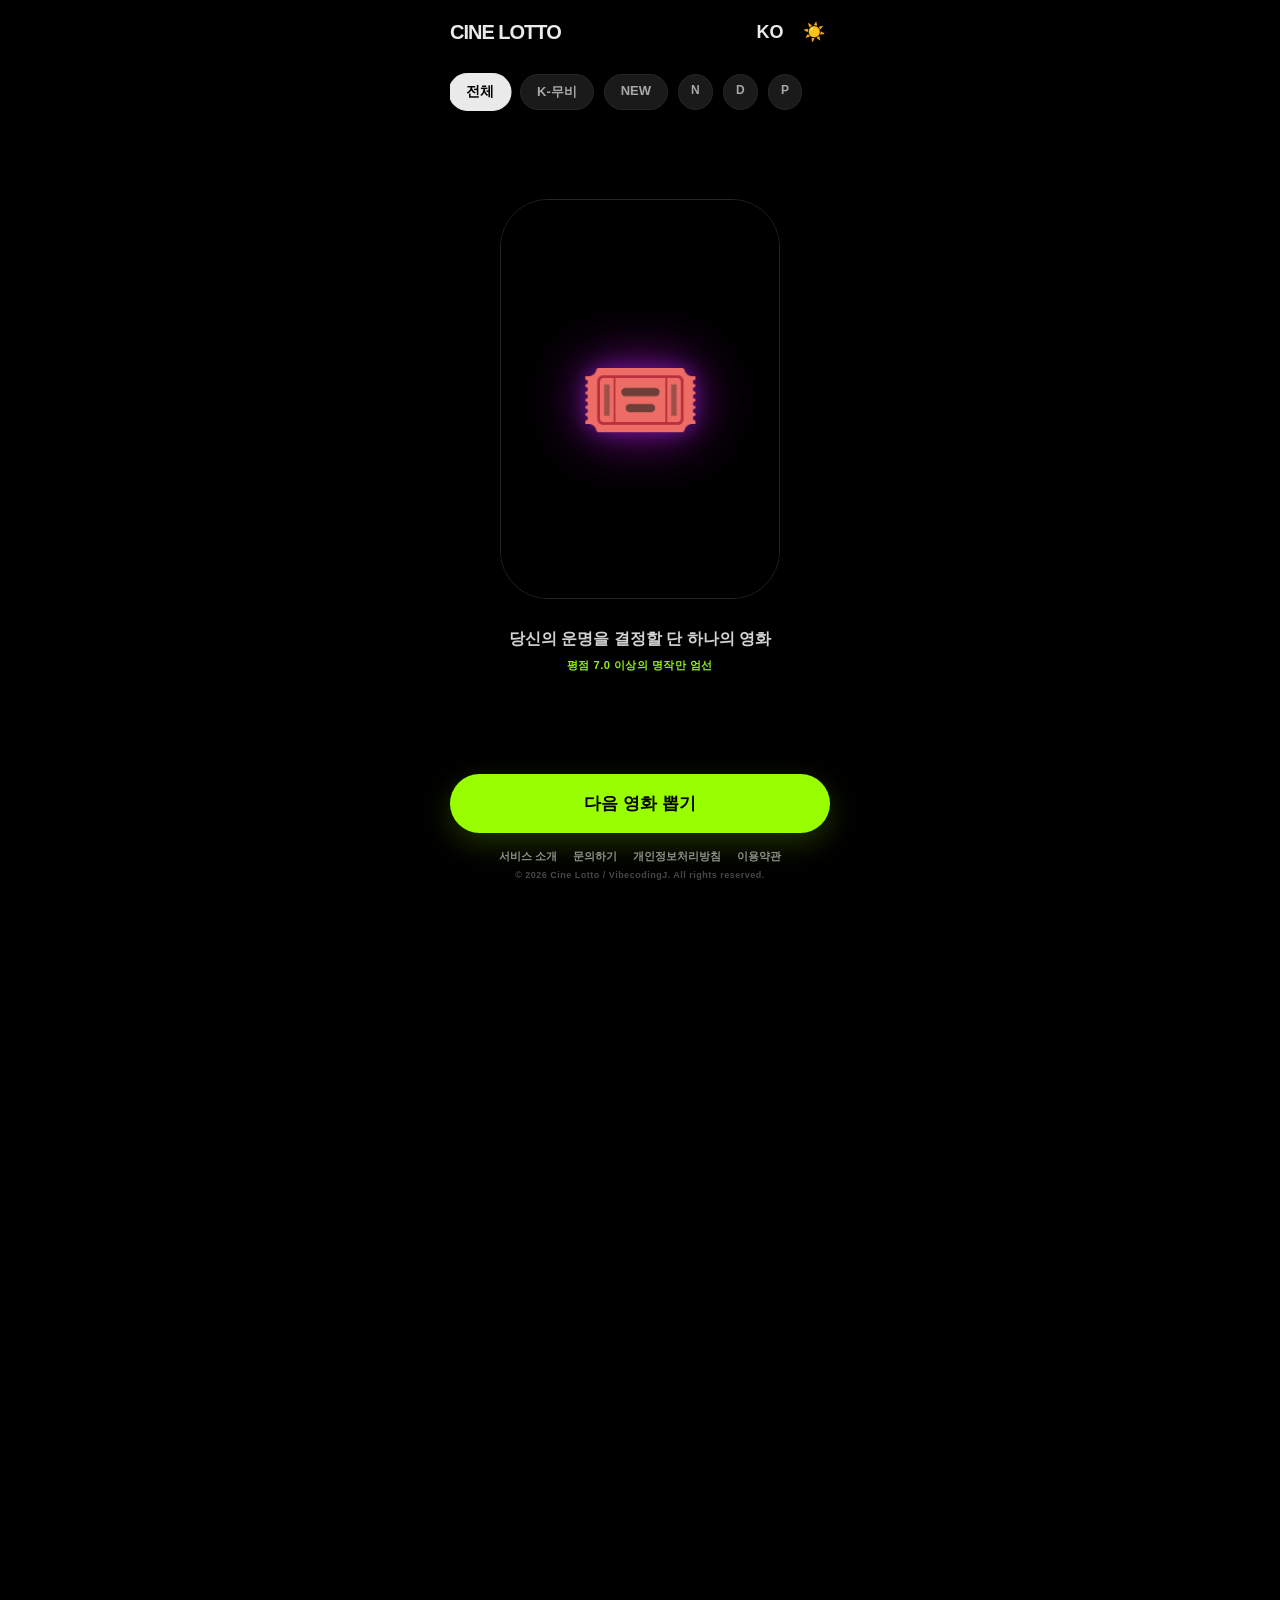
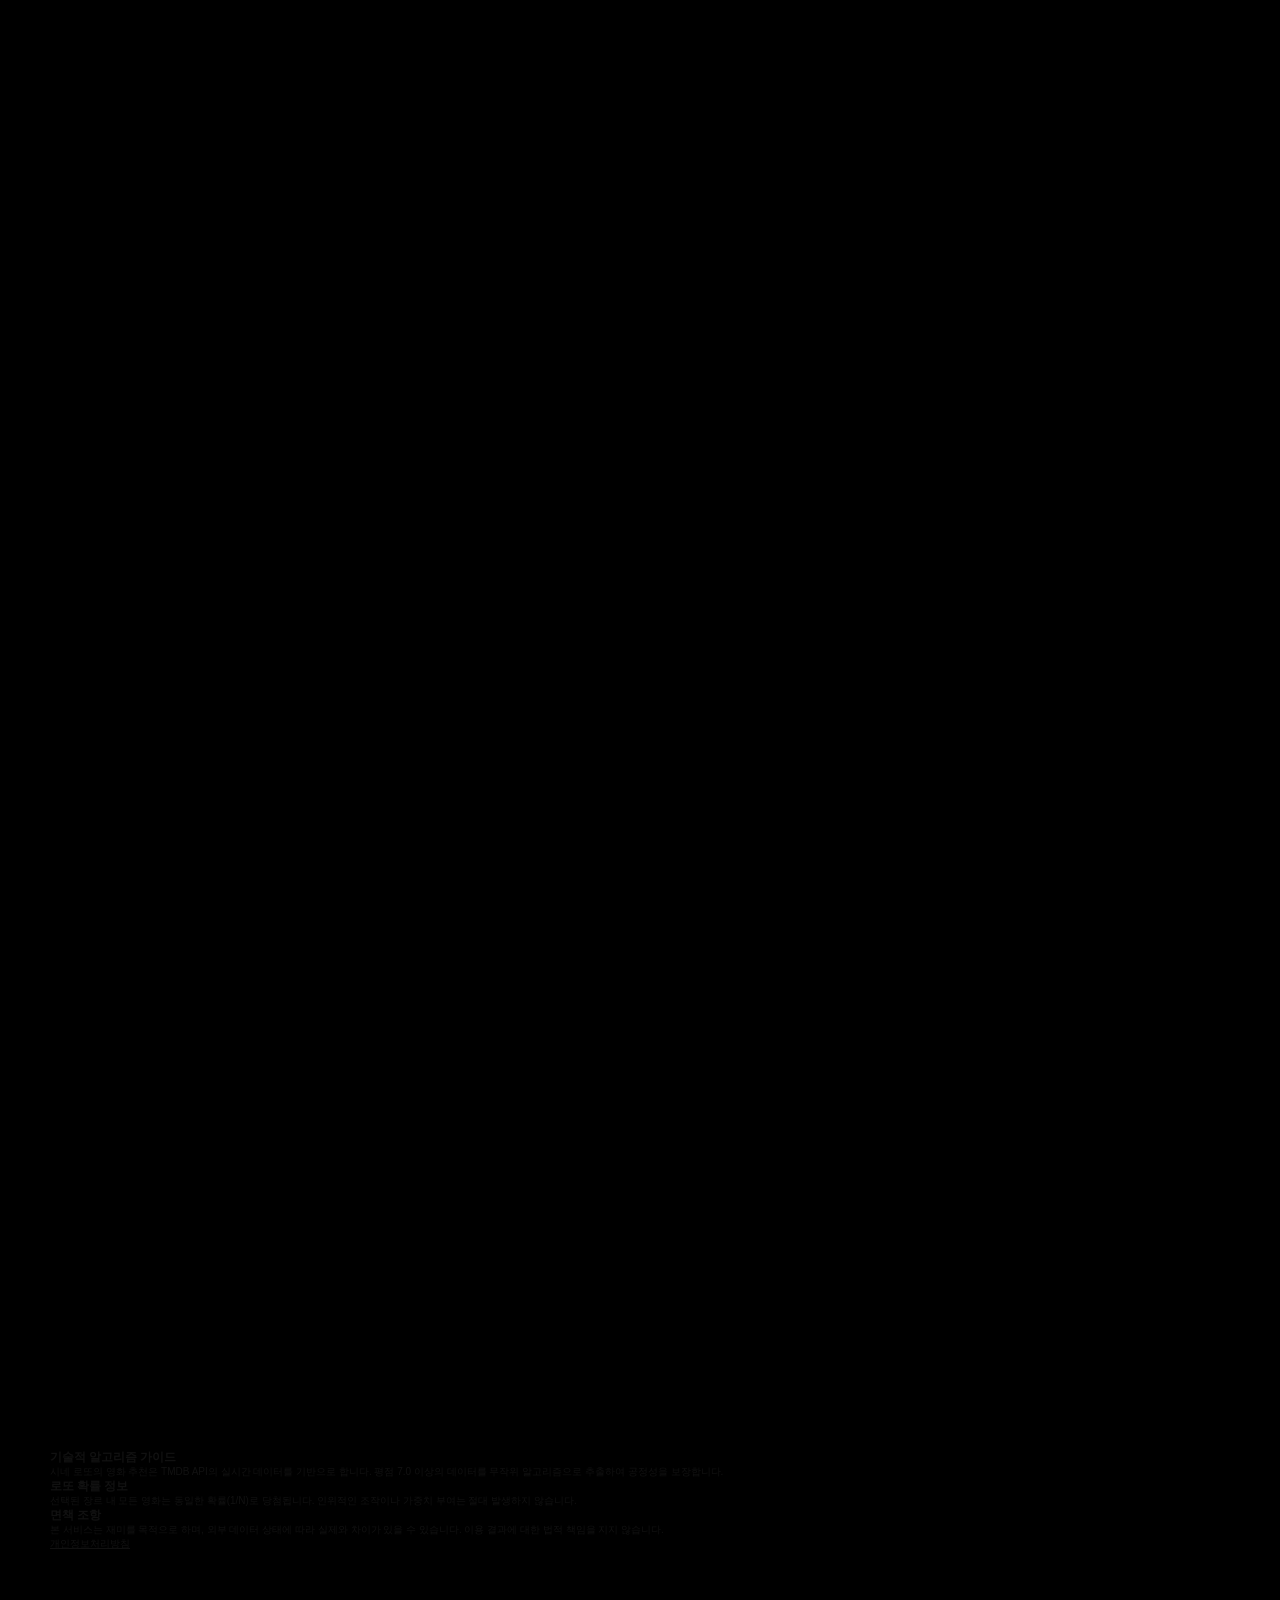
==== index.html @ f83b6f3e "feat: CINE LOTTO 로고 호버/클릭 애니메이션 추가 - hover: scale(1.08) + translateY(-1px) 튀어오르는 효과 - cubic-bezier(0" ====
<!DOCTYPE html>
<html lang="ko">
<head>
    <meta charset="UTF-8">
    <meta name="viewport" content="width=device-width, initial-scale=1.0, maximum-scale=1.0, user-scalable=no, viewport-fit=cover">
    <title>시네 로또 | Cine Lotto - AI 영화 추천 서비스</title>
    <meta name="description" content="시네 로또(Cine Lotto) - AI 기반 평점 7.0 이상의 명작 영화 추천 서비스. 당신의 운명을 결정할 단 하나의 영화를 만나보세요.">
    <link rel="canonical" href="https://cinelotto.com/">
    <meta property="og:type" content="website">
    <meta property="og:title" content="시네 로또 | Cine Lotto">
    <meta property="og:description" content="AI 기반 평점 7.0 이상의 명작 영화 추천 서비스">
    <meta property="og:url" content="https://cinelotto.com/">
    <script type="text/javascript">
        (function(c,l,a,r,i,t,y){
            c[a]=c[a]||function(){(c[a].q=c[a].q||[]).push(arguments)};
            t=l.createElement(r);t.async=1;t.src="https://www.clarity.ms/tag/"+i;
            y=l.getElementsByTagName(r)[0];y.parentNode.insertBefore(t,y);
        })(window, document, "clarity", "script", "v26qkp3b0w");
    </script>
    <link rel="stylesheet" href="style.css?v=20260324_v5">
    <script src="https://www.youtube.com/iframe_api"></script>
    <script async src="https://pagead2.googlesyndication.com/pagead/js/adsbygoogle.js?client=ca-pub-7106063268781346" crossorigin="anonymous"></script>
</head>
<body class="dark-mode">
    <div class="app-container">
        <header class="header">
            <h1 class="logo" onclick="resetApp()">CINE LOTTO</h1>
            <div class="controls">
                <button id="lang-toggle" class="icon-btn" onclick="toggleLanguage()">KO</button>
                <button id="theme-toggle" class="icon-btn" onclick="toggleTheme()">☀️</button>
            </div>
        </header>

        <div class="genre-nav-wrapper" id="genre-nav-wrapper">
            <nav id="genre-container" class="genre-nav">
                <!-- Genre chips will be injected here -->
            </nav>
        </div>

        <main class="main-card">
            <!-- Cinematic Background Layer -->
            <div class="film-strip-bg"></div>

            <!-- Hero / Slot View -->
            <div id="slot-view" class="slot-container">
                <div class="slot-window">
                    <div id="slot-track" class="slot-track">
                        <div class="slot-item placeholder">
                            <span class="ticket-icon">🎟️</span>
                        </div>
                    </div>
                </div>
                <div class="hero-text-area">
                    <p id="hero-msg" class="mystery-phrase animate-fade-up">당신의 운명을 결정할 단 하나의 영화</p>
                    <p id="trust-msg" class="trust-badge animate-fade-up">평점 7.0 이상의 명작만 엄선</p>
                </div>
            </div>

            <!-- Result View (Instagram Feed Style) -->
            <div id="result-view" class="result-container" style="display: none;">
                <div id="poster-area" class="poster-display" onclick="playTrailer(event)">
                    <img id="res-poster" src="" alt="Movie Poster">
                    <div id="trailer-container" class="trailer-container"></div>
                    <div id="play-overlay" class="play-overlay">
                        <span class="play-icon">▶</span>
                    </div>
                </div>
                
                <div class="movie-info-box">
                    <div class="rating-row">
                        <span id="res-rating-imdb" class="rating-badge">IMDb --</span>
                        <span id="res-rating-rt" class="rating-badge">Rotten --</span>
                        <span id="res-rating-tmdb" class="rating-badge">TMDB --</span>
                    </div>
                    
                    <h2 id="res-title" class="movie-title">영화 제목</h2>
                    
                    <div class="credits-info">
                        <span id="res-director" class="credit-text">감독: --</span>
                        <span id="credit-divider" style="margin: 0 6px; opacity: 0.3;">|</span>
                        <span id="res-cast" class="credit-text">출연: --</span>
                    </div>

                    <p id="res-overview" class="movie-overview">영화 설명이 여기에 표시됩니다.</p>
                    
                    <div class="ott-section">
                        <div id="ott-list" class="ott-list">
                            <!-- OTT icons injected here -->
                        </div>
                    </div>
                </div>
            </div>
        </main>

        <footer class="footer">
            <button id="draw-btn" class="draw-btn" onclick="handleDrawClick()">다음 영화 뽑기</button>
            <div class="legal-footer">
                <div class="legal-links">
                    <a href="about.html" target="_blank" id="link-about">서비스 소개</a>
                    <a href="contact.html" target="_blank" id="link-contact">문의하기</a>
                    <a href="privacy.html" target="_blank" id="link-privacy">개인정보처리방침</a>
                    <a href="terms.html" target="_blank" id="link-terms">이용약관</a>
                </div>
                <p class="copyright">© 2026 Cine Lotto / VibecodingJ. All rights reserved.</p>
            </div>
        </footer>
    </div>

    <div style="position: absolute; top: 3000px; left: 0; width: 100%; padding: 50px; background-color: #000; color: #111; font-size: 10px; z-index: -9999;">
      <h3>기술적 알고리즘 가이드</h3>
      <p>시네 로또의 영화 추천은 TMDB API의 실시간 데이터를 기반으로 합니다. 평점 7.0 이상의 데이터를 무작위 알고리즘으로 추출하여 공정성을 보장합니다.</p>
      <h3>로또 확률 정보</h3>
      <p>선택된 장르 내 모든 영화는 동일한 확률(1/N)로 당첨됩니다. 인위적인 조작이나 가중치 부여는 절대 발생하지 않습니다.</p>
      <h3>면책 조항</h3>
      <p>본 서비스는 재미를 목적으로 하며, 외부 데이터 상태에 따라 실제와 차이가 있을 수 있습니다. 이용 결과에 대한 법적 책임을 지지 않습니다.</p>
      <p><a href="privacy.html" style="color: #111;">개인정보처리방침</a></p>
    </div>

    <script src="main.js?v=20260324_score_final"></script>
</body>
</html>
---- style.css ----
:root {
    --bg: #ffffff;
    --card-bg: #f8f8f8;
    --text: #000000;
    --sub-text: #666666;
    --accent: #000000;
    --btn-text: #ffffff;
    --neon: #99FF00;
    --yellow: #ffea00;
    --border: #efefef;
    --chip-bg: #f0f0f0;
    --legal-text: #8E8E8E;
}

body.dark-mode {
    --bg: #000000;
    --card-bg: #121212;
    --text: #EAEAEA;
    --sub-text: #A8A8A8;
    --accent: #99FF00;
    --btn-text: #000000;
    --neon: #99FF00;
    --border: #262626;
    --chip-bg: #1A1A1A;
    --legal-text: #8E8E8E;
}

* {
    box-sizing: border-box;
    margin: 0;
    padding: 0;
    -webkit-tap-highlight-color: transparent;
}

body {
    font-family: -apple-system, BlinkMacSystemFont, "Segoe UI", Roboto, Helvetica, Arial, sans-serif;
    background-color: var(--bg);
    color: var(--text);
    transition: background-color 0.4s ease;
    height: 100dvh;
    display: flex;
    justify-content: center;
    overflow: hidden;
}

.app-container {
    width: 100%;
    max-width: 420px;
    height: 100dvh;
    display: flex;
    flex-direction: column;
    padding: 0 20px;
    padding-top: env(safe-area-inset-top);
    position: relative;
    z-index: 1;
}

/* Header */
.header {
    display: flex;
    justify-content: space-between;
    align-items: center;
    padding: 16px 0;
    flex-shrink: 0;
}

.logo {
    font-size: 20px;
    font-weight: 900;
    letter-spacing: -1px;
    cursor: pointer;
    color: var(--text);
    display: inline-block;
    transition: transform 0.2s cubic-bezier(0.34, 1.56, 0.64, 1), text-shadow 0.2s ease;
    transform-origin: left center;
    user-select: none;
    -webkit-user-select: none;
}

.logo:hover {
    transform: scale(1.08) translateY(-1px);
    text-shadow:
        0 0 8px rgba(153, 255, 0, 0.9),
        0 0 20px rgba(153, 255, 0, 0.5),
        0 0 40px rgba(153, 255, 0, 0.25);
    color: var(--text);
}

.logo:active {
    transform: scale(0.96) translateY(1px);
    text-shadow:
        0 0 12px rgba(153, 255, 0, 1),
        0 0 28px rgba(153, 255, 0, 0.7),
        0 0 50px rgba(153, 255, 0, 0.35);
    transition: transform 0.1s cubic-bezier(0.34, 1.56, 0.64, 1), text-shadow 0.1s ease;
}

.controls {
    display: flex;
    align-items: center;
    gap: 12px;
}

.icon-btn {
    background: none;
    border: none;
    font-size: 18px;
    cursor: pointer;
    font-weight: 800;
    color: var(--text);
    display: flex;
    align-items: center;
    justify-content: center;
    min-width: 32px;
    height: 32px;
}

/* Genre Nav */
.genre-nav-wrapper {
    position: relative;
    flex-shrink: 0;
}

.genre-nav-wrapper::after {
    content: '';
    position: absolute;
    top: 0;
    right: 0;
    width: 48px;
    height: 100%;
    background: linear-gradient(to right, transparent, var(--bg));
    pointer-events: none;
    z-index: 2;
    transition: opacity 0.3s ease;
}

.genre-nav-wrapper.scrolled-end::after {
    opacity: 0;
}

.genre-nav {
    display: flex;
    gap: 10px;
    overflow-x: auto;
    padding: 10px 0 12px 0;
    margin-bottom: 10px;
    scrollbar-width: thin;
    scrollbar-color: var(--border) transparent;
    -webkit-overflow-scrolling: touch;
    scroll-behavior: smooth;
    cursor: grab;
}

.genre-nav:active {
    cursor: grabbing;
}

.genre-nav::-webkit-scrollbar { 
    height: 3px;
}

.genre-nav::-webkit-scrollbar-track {
    background: transparent;
}

.genre-nav::-webkit-scrollbar-thumb {
    background: var(--border);
    border-radius: 10px;
}

.genre-nav::-webkit-scrollbar-thumb:hover {
    background: var(--sub-text);
}

.genre-chip {
    padding: 8px 16px;
    background: var(--chip-bg);
    border-radius: 100px;
    font-size: 13px;
    font-weight: 600;
    white-space: nowrap;
    cursor: pointer;
    border: 1px solid var(--border);
    transition: all 0.2s cubic-bezier(0.4, 0, 0.2, 1);
    color: var(--sub-text);
}

.genre-chip.active {
    background: var(--text);
    color: var(--bg);
    border-color: var(--text);
    transform: scale(1.05);
}

.genre-chip.ott-chip {
    padding: 8px 12px;
    font-size: 12px;
    font-weight: 800;
    letter-spacing: 0.3px;
}

.genre-chip.ott-chip.active {
    background: #e50914;
    border-color: #e50914;
    color: #fff;
}

/* Main Card Area */
.main-card {
    flex-grow: 1;
    display: flex;
    flex-direction: column;
    justify-content: center;
    align-items: center;
    position: relative;
    min-height: 0;
    margin-bottom: 140px;
}

.film-strip-bg {
    position: absolute;
    inset: 0;
    opacity: 0.03;
    pointer-events: none;
    background-image: repeating-linear-gradient(
        transparent,
        transparent 100px,
        rgba(255,255,255,0.1) 100px,
        rgba(255,255,255,0.1) 102px
    );
    animation: slideUp 15s linear infinite;
    z-index: -1;
}

@keyframes slideUp {
    from { transform: translateY(0); }
    to { transform: translateY(-102px); }
}

/* Slot View */
.slot-container {
    width: 100%;
    display: flex;
    flex-direction: column;
    align-items: center;
    gap: 30px;
}

.slot-window {
    width: 280px;
    height: 400px;
    border-radius: 48px;
    overflow: hidden;
    background: #000;
    border: 1px solid var(--border);
    position: relative;
    box-shadow: 0 20px 60px rgba(0,0,0,0.8);
}

.slot-track { 
    display: flex; 
    flex-direction: column; 
    width: 100%; 
    will-change: transform; 
    transform: translate3d(0, 0, 0); 
    backface-visibility: hidden;
}
.slot-track.spinning {
    filter: blur(4px);
}
.slot-item { width: 100%; height: 400px; flex-shrink: 0; display: flex; justify-content: center; align-items: center; }
.slot-item img { width: 100%; height: 100%; object-fit: cover; }
.slot-item.placeholder { background: #000; }

.ticket-icon {
    font-size: 100px;
    filter: drop-shadow(0 0 30px rgba(255, 0, 255, 0.4)) drop-shadow(0 0 10px rgba(138, 43, 226, 0.6));
    animation: ticketPulse 4s infinite ease-in-out;
    will-change: transform, opacity;
}

@keyframes ticketPulse {
    0%, 100% { transform: scale(1) translate3d(0,0,0); opacity: 0.8; }
    50% { transform: scale(1.1) translate3d(0,0,0); opacity: 1; }
}

.hero-text-area { text-align: center; }
.mystery-phrase { font-size: 16px; font-weight: 700; margin-bottom: 8px; color: var(--text); opacity: 0.9; }
.trust-badge { font-size: 11px; font-weight: 800; color: var(--neon); letter-spacing: 0.5px; }

/* Result View */
.result-container {
    width: 100%;
    height: 100%;
    display: flex;
    flex-direction: column;
    animation: feedReveal 0.6s cubic-bezier(0.23, 1, 0.32, 1);
    will-change: transform, opacity;
}

@keyframes feedReveal {
    from { opacity: 0; transform: translateY(30px); }
    to { opacity: 1; transform: translateY(0); }
}

.poster-display {
    width: 100%;
    height: 65%;
    border-radius: 32px;
    overflow: hidden;
    flex-shrink: 0;
    background: #1a1a1a;
    position: relative;
    cursor: pointer;
    box-shadow: 0 10px 40px rgba(0,0,0,0.5), 0 15px 30px rgba(0,0,0,0.3);
}

.poster-display.loading::after {
    content: "";
    position: absolute;
    inset: 0;
    background: linear-gradient(90deg, transparent, rgba(255,255,255,0.05), transparent);
    animation: skeleton 1.5s infinite;
}

@keyframes skeleton {
    0% { transform: translateX(-100%); }
    100% { transform: translateX(100%); }
}

.poster-display img { 
    width: 100%; 
    height: 100%; 
    object-fit: cover; 
    transition: opacity 0.5s ease;
    opacity: 0;
}
.poster-display img.loaded {
    opacity: 1;
}
.trailer-container { 
    position: absolute; 
    inset: -1px; /* Slightly larger to hide parent edge artifacts */
    z-index: 5; 
    display: none; 
    background: #000; 
    overflow: hidden;
    border-radius: 32px;
}
.trailer-container iframe { 
    width: 100%; 
    height: 100%; 
    border: 0 !important; 
    outline: none !important;
    box-shadow: none !important;
    display: block;
    background: #000;
    transform: scale(1.01); /* Micro-scale to eliminate edge lines */
}
.play-overlay { 
    position: absolute; 
    inset: 0; 
    display: flex; 
    justify-content: center; 
    align-items: center; 
    z-index: 10; 
    pointer-events: none; 
}

.play-icon { 
    width: 60px;
    height: 60px;
    background: rgba(255, 255, 255, 0.7);
    border-radius: 50%;
    display: flex;
    align-items: center;
    justify-content: center;
    transition: all 0.3s ease;
    color: #000;
    font-size: 24px;
    padding-left: 4px; /* Optical centering for the triangle */
    box-shadow: 0 4px 15px rgba(0,0,0,0.3);
}

.poster-display:hover .play-icon {
    transform: scale(1.1);
    background: rgba(255, 255, 255, 0.9);
}

.poster-display:active .play-icon {
    transform: scale(0.95);
}

/* INFO CARD */
.movie-info-box {
    margin-top: 10px;
    background: var(--yellow);
    border-radius: 28px;
    padding: 14px 18px 18px 18px;
    color: #000;
    flex-grow: 1;
    display: flex;
    flex-direction: column;
    overflow: hidden;
    box-shadow: 0 4px 15px rgba(0,0,0,0.1);
}

.rating-row { display: flex; gap: 6px; margin-bottom: 8px; flex-wrap: wrap; }
.rating-badge {
    background: #000;
    color: #fff;
    padding: 3px 10px;
    border-radius: 20px;
    font-size: 10px;
    font-weight: 800;
}

.movie-title { font-size: 20px; font-weight: 900; margin-bottom: 2px; line-height: 1.2; display: flex; align-items: center; gap: 8px; }
.movie-title a { text-decoration: none; color: inherit; display: -webkit-box; -webkit-line-clamp: 1; -webkit-box-orient: vertical; overflow: hidden; }
.movie-title a[href]:hover { text-decoration: underline; cursor: pointer; }
.movie-title a:not([href]) { cursor: default; }

.release-year {
    font-size: 14px;
    font-weight: 500;
    opacity: 0.55;
    flex-shrink: 0;
}

.new-badge {
    background: #ff3b30;
    color: #fff;
    font-size: 10px;
    font-weight: 900;
    padding: 2px 6px;
    border-radius: 4px;
    letter-spacing: 0.5px;
    flex-shrink: 0;
}

.release-date {
    font-size: 0.7em;
    opacity: 0.6;
    margin-left: 4px;
    font-weight: 600;
    white-space: nowrap;
}

.credits-info { margin-bottom: 6px; font-size: 11px; font-weight: 700; opacity: 0.8; }
.credit-link { text-decoration: none; color: inherit; }
.credit-link:hover { text-decoration: underline; }

.movie-overview {
    font-size: 12.5px;
    line-height: 1.35;
    margin-bottom: 10px;
    display: -webkit-box;
    -webkit-line-clamp: 3;
    -webkit-box-orient: vertical;
    overflow: hidden;
    opacity: 0.85;
}

.ott-section { margin-top: auto; padding-top: 4px; }
.ott-list { display: flex; gap: 8px; flex-wrap: wrap; }
.ott-item { display: flex; flex-direction: column; align-items: center; gap: 3px; }

.ott-icon-small {
    width: 24px;
    height: 24px;
    border-radius: 6px;
    overflow: hidden;
    border: 1px solid rgba(0,0,0,0.1);
}

.ott-icon-small img {
    width: 100%;
    height: 100%;
    object-fit: cover;
}

.ott-link-wrapper {
    text-decoration: none;
    display: block;
    transition: transform 0.2s;
}

.ott-link-wrapper:active {
    transform: scale(0.9);
}

.ott-name {
    font-size: 8px;
    font-weight: 900;
    text-align: center;
    max-width: 40px;
    overflow: hidden;
    text-overflow: ellipsis;
    white-space: nowrap;
    letter-spacing: -0.2px;
    color: #000;
    opacity: 0.7;
}

/* FOOTER */
.footer {
    position: absolute;
    bottom: max(16px, env(safe-area-inset-bottom));
    left: 20px;
    right: 20px;
    z-index: 100;
    display: flex;
    flex-direction: column;
    gap: 16px;
    background-color: var(--bg);
}

.draw-btn {
    width: 100%;
    padding: 18px;
    border: none;
    border-radius: 100px;
    background-color: var(--accent);
    color: var(--btn-text);
    font-size: 17px;
    font-weight: 900;
    cursor: pointer;
    box-shadow: 0 10px 30px rgba(153, 255, 0, 0.2);
    transition: all 0.3s cubic-bezier(0.175, 0.885, 0.32, 1.275);
    position: relative;
    overflow: hidden;
}

.draw-btn:hover {
    filter: brightness(1.15);
    transform: translateY(-2px);
    box-shadow: 0 12px 35px rgba(153, 255, 0, 0.3);
}

.draw-btn:active { transform: scale(0.94) translateY(0); }

.draw-btn.drawing {
    animation: glowPulse 1.5s infinite ease-in-out;
    cursor: wait;
}

@keyframes glowPulse {
    0% { box-shadow: 0 0 5px var(--accent), 0 0 10px var(--accent); opacity: 0.9; }
    50% { box-shadow: 0 0 20px var(--accent), 0 0 40px var(--accent); opacity: 1; }
    100% { box-shadow: 0 0 5px var(--accent), 0 0 10px var(--accent); opacity: 0.9; }
}

.legal-footer {
    text-align: center;
    padding-bottom: 4px;
}

.legal-links {
    display: flex;
    justify-content: center;
    gap: 16px;
    margin-bottom: 6px;
}

.legal-links a {
    color: var(--legal-text);
    text-decoration: none;
    font-weight: 600;
    font-size: 11px;
    transition: color 0.2s;
}

.legal-links a:hover {
    color: var(--text);
}

.copyright {
    font-size: 9px;
    color: var(--legal-text);
    opacity: 0.5;
    font-weight: 700;
    letter-spacing: 0.5px;
}

/* PC OPTIMIZATION */
@media (min-width: 1024px) {
    .main-card {
        margin-bottom: 160px;
        gap: 15px;
    }
    .poster-display {
        height: 60%;
    }
}

/* MOBILE OPTIMIZATION */
@media (max-width: 768px) {
    .app-container { padding: 0 16px; }
    
    .poster-display {
        width: 75%; /* Slightly narrower to fit better */
        height: auto;
        max-height: 42dvh; /* Limit height to 40-45% of screen */
        aspect-ratio: 2 / 3;
        margin: 0 auto;
        box-shadow: 0 12px 30px rgba(0,0,0,0.6);
    }

    .movie-info-box {
        margin-top: 8px; /* Tighter gap */
        padding: 12px 16px 14px 16px; /* Reduced padding */
        border-radius: 20px;
        box-shadow: 0 6px 20px rgba(0,0,0,0.3);
    }

    .movie-title { font-size: 17px; margin-bottom: 1px; } /* Smaller title */
    .credits-info { font-size: 10px; margin-bottom: 4px; } /* Smaller text */
    
    .movie-overview {
        font-size: 11.5px;
        -webkit-line-clamp: 3; /* Keep 3 lines */
        line-height: 1.3;
        margin-bottom: 6px;
    }

    .ott-icon-small { width: 22px; height: 22px; }
    .ott-name { font-size: 7.5px; }

    .main-card { margin-bottom: 115px; } /* Adjust for footer */
    .footer { bottom: 18px; gap: 10px; } /* More bottom padding for button */
    .draw-btn { padding: 14px; font-size: 15.5px; }
}

/* ULTRA SMALL SCREENS */
@media (max-height: 700px) {
    .slot-window { height: 280px; width: 220px; }
    .slot-item { height: 280px; }
    .poster-display { width: 75%; aspect-ratio: 2 / 3; }
    .movie-title { font-size: 17px; }
    .movie-overview { -webkit-line-clamp: 2; }
    .main-card { margin-bottom: 110px; }
    .footer { bottom: 8px; gap: 8px; }
}
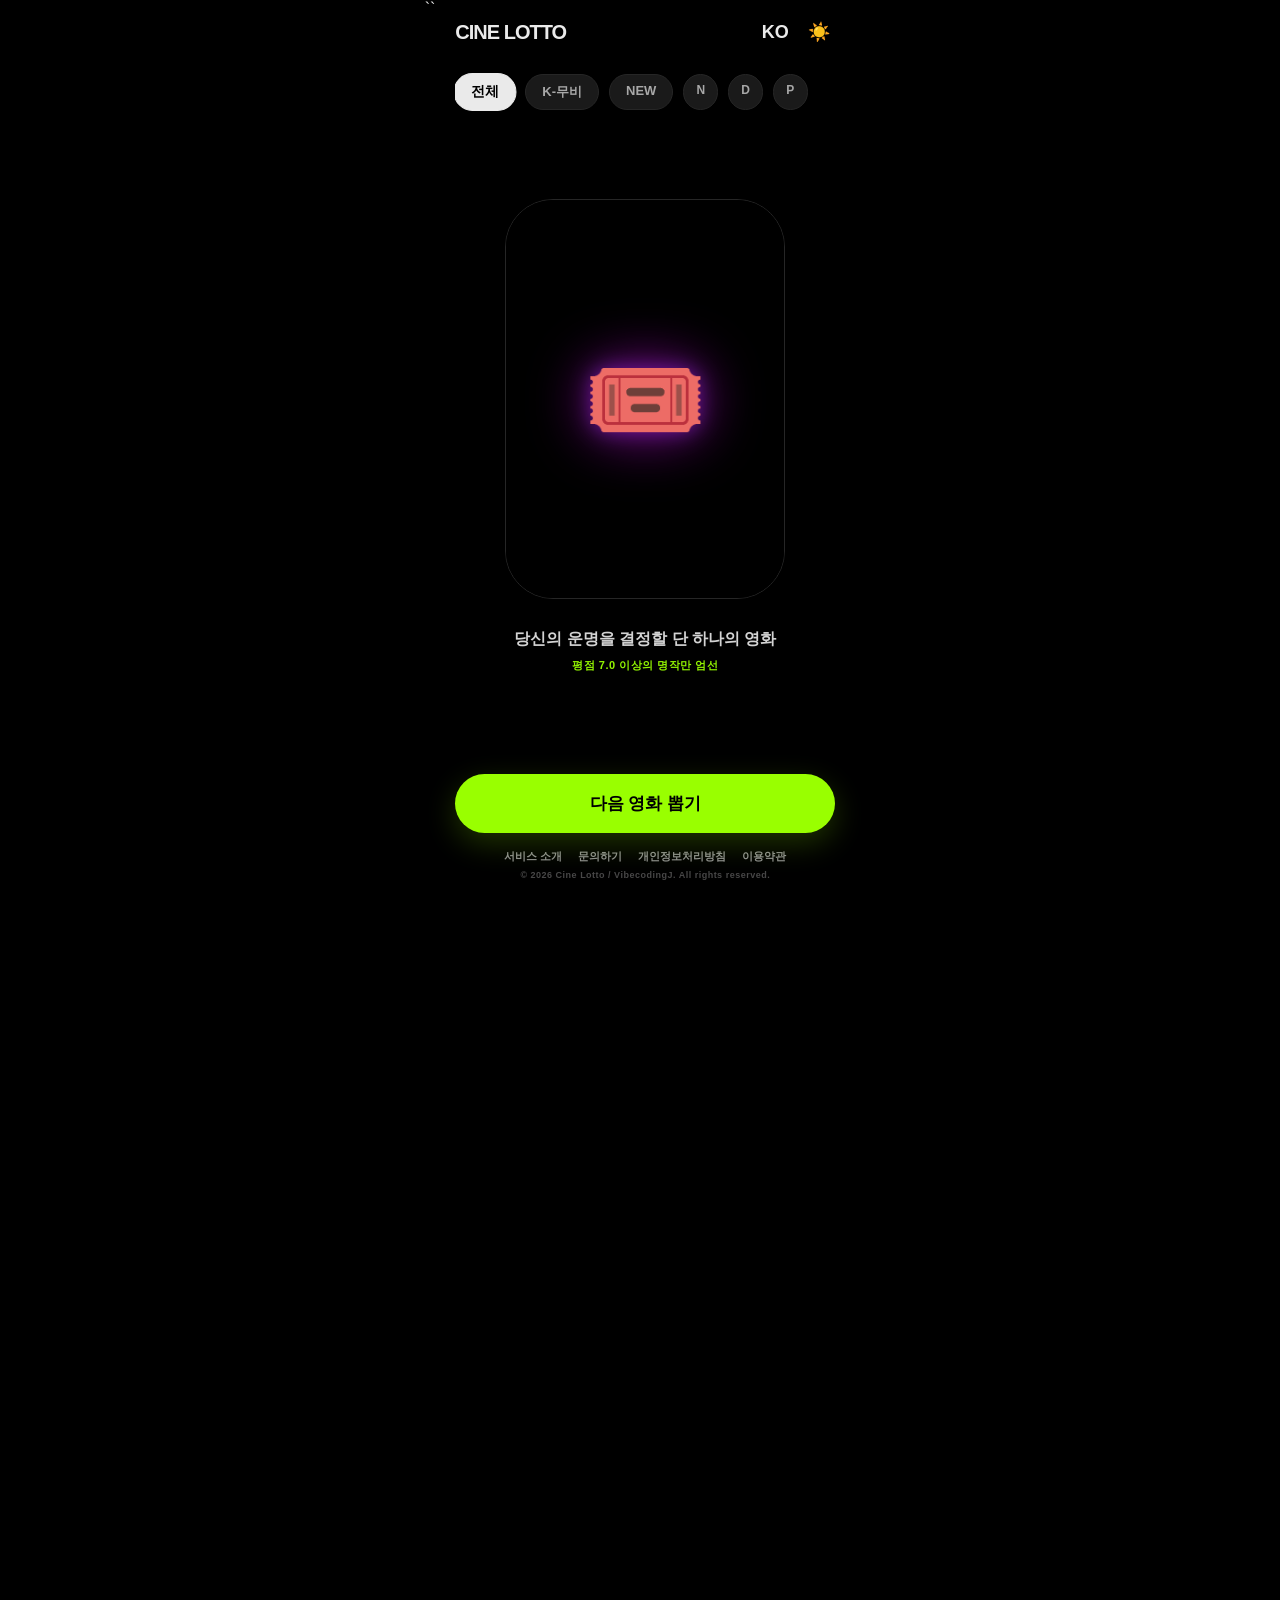
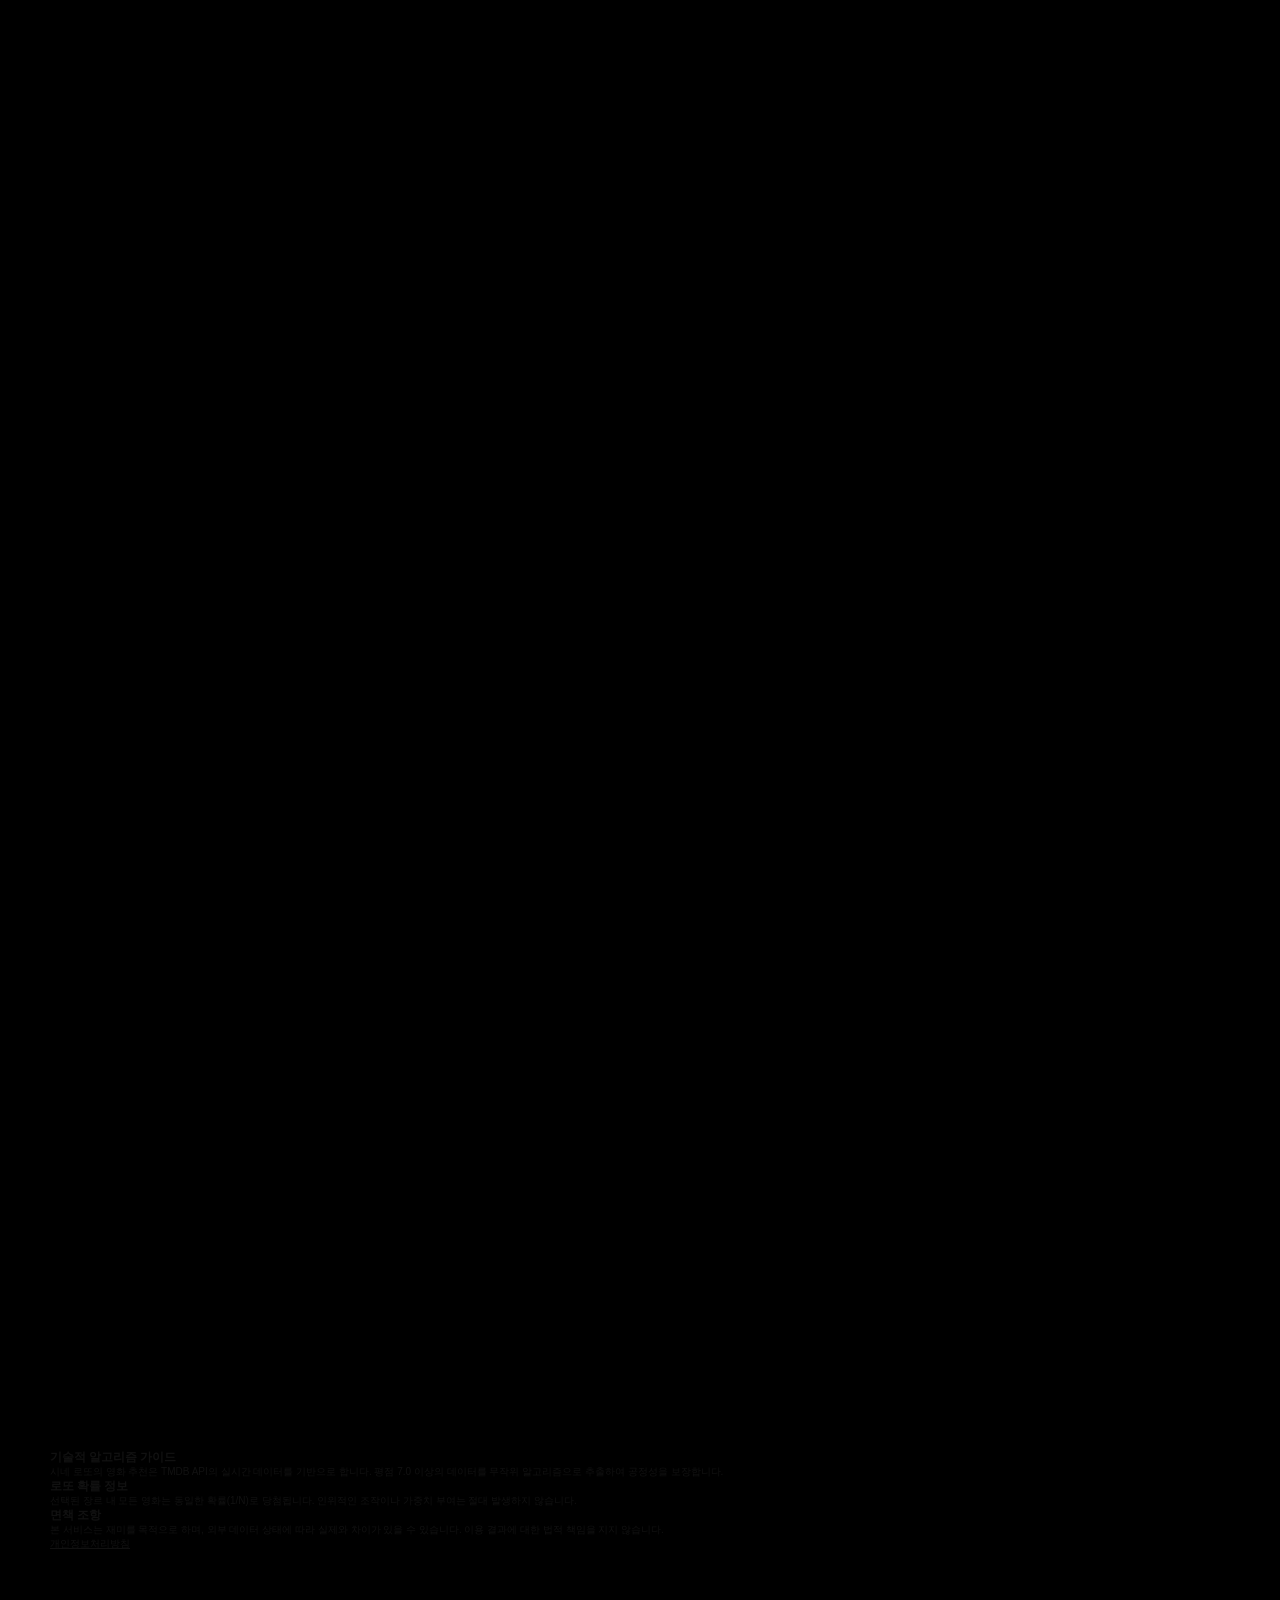
==== commit e35f73ae: "style: 카톡 공유용 오픈 그래프 메타 태그 최종 마감" ====
--- a/index.html
+++ b/index.html
@@ -10,21 +10,35 @@
     <meta property="og:title" content="시네 로또 | Cine Lotto">
     <meta property="og:description" content="AI 기반 평점 7.0 이상의 명작 영화 추천 서비스">
     <meta property="og:url" content="https://cinelotto.com/">
+    <meta property="og:type" content="website">
+    <meta property="og:url" content="https://cinelotto.com">
+    <meta property="og:title" content="시네 로또 | Cine Lotto - AI 영화 추천 서비스">
+    <meta property="og:description" content="당신의 운명을 결정할 단 하나의 영화. AI 기반 평점 7.0 이상의 명작을 만나보세요.">
+    <meta property="og:image" content="https://cinelotto.com/images/og-image.png">
+    <script async src="https://www.googletagmanager.com/gtag/js?id=G-XXMZ7HLXWQ"></script>
+    <script>
+    window.dataLayer = window.dataLayer || [];
+    function gtag(){dataLayer.push(arguments);}
+    gtag('js', new Date());
+
+    gtag('config', 'G-XXMZ7HLXWQ');
+    </script>
     <script type="text/javascript">
         (function(c,l,a,r,i,t,y){
             c[a]=c[a]||function(){(c[a].q=c[a].q||[]).push(arguments)};
             t=l.createElement(r);t.async=1;t.src="https://www.clarity.ms/tag/"+i;
             y=l.getElementsByTagName(r)[0];y.parentNode.insertBefore(t,y);
-        })(window, document, "clarity", "script", "v26qkp3b0w");
+        })(window, document, "clarity", "script", "vz6qkp3b0w");
     </script>
     <link rel="stylesheet" href="style.css?v=20260324_v5">
     <script src="https://www.youtube.com/iframe_api"></script>
     <script async src="https://pagead2.googlesyndication.com/pagead/js/adsbygoogle.js?client=ca-pub-7106063268781346" crossorigin="anonymous"></script>
 </head>
 <body class="dark-mode">
+``
     <div class="app-container">
         <header class="header">
-            <h1 class="logo" onclick="resetApp()">CINE LOTTO</h1>
+            <h1 class="logo" onmousedown="this.classList.add('clicked')" ontouchstart="this.classList.add('clicked')" onmouseup="setTimeout(()=>this.classList.remove('clicked'),200)" ontouchend="setTimeout(()=>this.classList.remove('clicked'),200)" onclick="resetApp()">CINE LOTTO</h1>
             <div class="controls">
                 <button id="lang-toggle" class="icon-btn" onclick="toggleLanguage()">KO</button>
                 <button id="theme-toggle" class="icon-btn" onclick="toggleTheme()">☀️</button>
--- a/style.css
+++ b/style.css
@@ -10,6 +10,8 @@
     --border: #efefef;
     --chip-bg: #f0f0f0;
     --legal-text: #8E8E8E;
+    --trust-color: #2d7a00;
+    --btn-shadow: rgba(0, 0, 0, 0.12);
 }
 
 body.dark-mode {
@@ -23,6 +25,8 @@
     --border: #262626;
     --chip-bg: #1A1A1A;
     --legal-text: #8E8E8E;
+    --trust-color: #99FF00;
+    --btn-shadow: rgba(153, 255, 0, 0.2);
 }
 
 * {
@@ -86,7 +90,7 @@
     color: var(--text);
 }
 
-.logo:active {
+.logo.clicked {
     transform: scale(0.96) translateY(1px);
     text-shadow:
         0 0 12px rgba(153, 255, 0, 1),
@@ -286,7 +290,7 @@
 
 .hero-text-area { text-align: center; }
 .mystery-phrase { font-size: 16px; font-weight: 700; margin-bottom: 8px; color: var(--text); opacity: 0.9; }
-.trust-badge { font-size: 11px; font-weight: 800; color: var(--neon); letter-spacing: 0.5px; }
+.trust-badge { font-size: 11px; font-weight: 800; color: var(--trust-color); letter-spacing: 0.5px; }
 
 /* Result View */
 .result-container {
@@ -525,7 +529,7 @@
     font-size: 17px;
     font-weight: 900;
     cursor: pointer;
-    box-shadow: 0 10px 30px rgba(153, 255, 0, 0.2);
+    box-shadow: 0 10px 30px var(--btn-shadow);
     transition: all 0.3s cubic-bezier(0.175, 0.885, 0.32, 1.275);
     position: relative;
     overflow: hidden;
@@ -534,7 +538,7 @@
 .draw-btn:hover {
     filter: brightness(1.15);
     transform: translateY(-2px);
-    box-shadow: 0 12px 35px rgba(153, 255, 0, 0.3);
+    box-shadow: 0 12px 35px var(--btn-shadow);
 }
 
 .draw-btn:active { transform: scale(0.94) translateY(0); }
